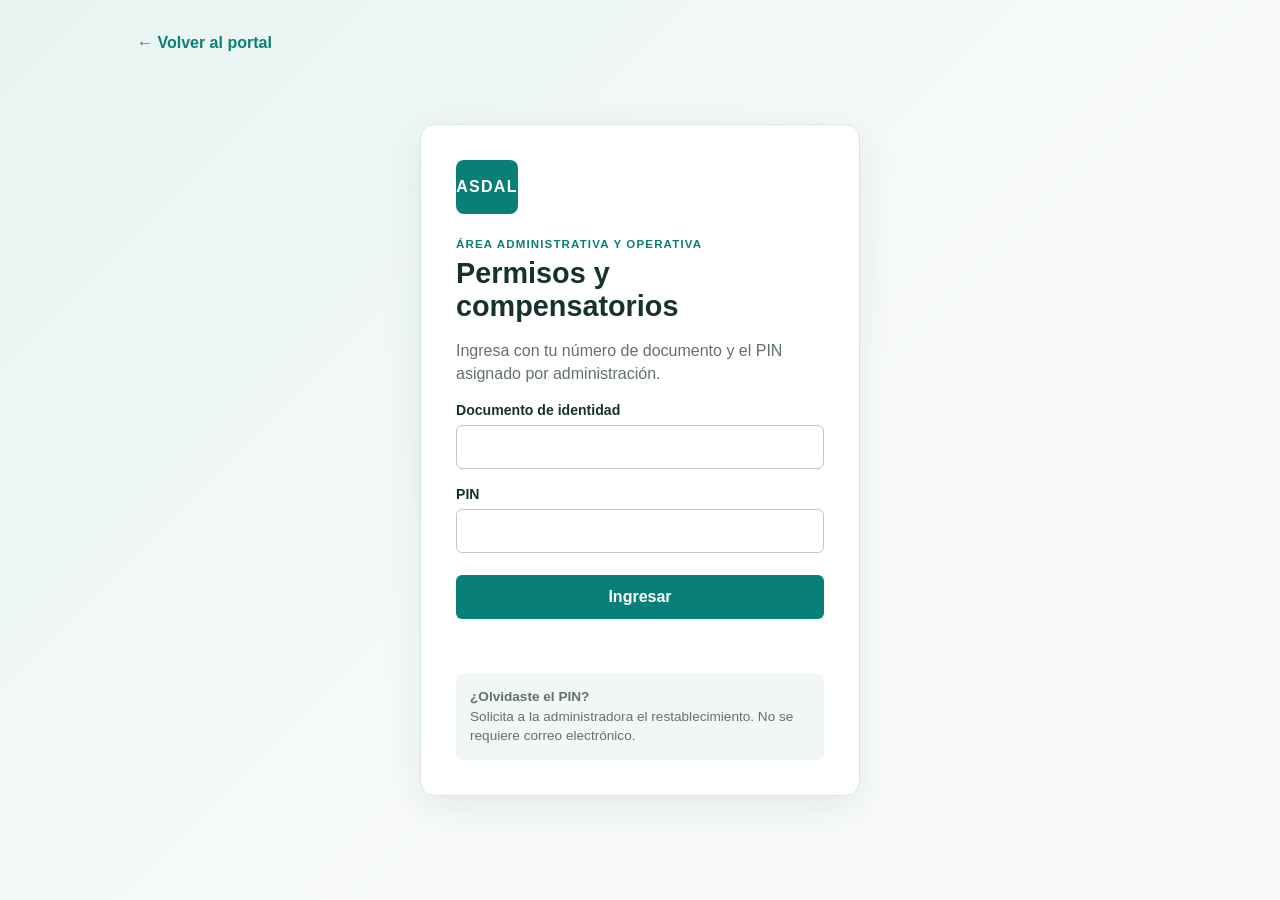
==== login.html @ c19e4ef0 "Agrega acceso por documento y PIN" ====
<!DOCTYPE html>
<html lang="es">
<head>
  <meta charset="UTF-8">
  <meta name="viewport" content="width=device-width, initial-scale=1.0">
  <title>ASDAL | Ingreso</title>
  <link rel="stylesheet" href="login.css">
</head>
<body>
  <main class="login-shell">
    <a class="back" href="index.html">← Volver al portal</a>
    <section class="login-card" aria-labelledby="title">
      <div class="mark">ASDAL</div>
      <p class="eyebrow">ÁREA ADMINISTRATIVA Y OPERATIVA</p>
      <h1 id="title">Permisos y compensatorios</h1>
      <p class="intro">Ingresa con tu número de documento y el PIN asignado por administración.</p>
      <form id="loginForm">
        <label for="document">Documento de identidad</label>
        <input id="document" name="document" inputmode="numeric" autocomplete="username" pattern="[0-9]{5,15}" required>
        <label for="pin">PIN</label>
        <input id="pin" name="pin" type="password" inputmode="numeric" autocomplete="current-password" minlength="4" maxlength="12" required>
        <button type="submit">Ingresar</button>
      </form>
      <p id="message" class="message" role="status" aria-live="polite"></p>
      <aside><strong>¿Olvidaste el PIN?</strong><br>Solicita a la administradora el restablecimiento. No se requiere correo electrónico.</aside>
    </section>
  </main>
  <script src="login.js"></script>
</body>
</html>
---- login.css ----
:root{--teal:#087f77;--ink:#17312e;--line:#d9e4e1;--muted:#61716f}*{box-sizing:border-box}body{margin:0;min-height:100vh;background:linear-gradient(135deg,#e7f4f1,#f8fbfa 58%);font-family:Arial,sans-serif;color:var(--ink)}.login-shell{max-width:1050px;margin:auto;padding:34px 22px}.back{color:var(--teal);font-weight:bold;text-decoration:none}.login-card{width:min(100%,440px);margin:8vh auto 0;background:white;border:1px solid var(--line);border-radius:14px;padding:35px;box-shadow:0 12px 40px #17433b17}.mark{display:grid;place-items:center;width:62px;height:54px;background:var(--teal);color:white;border-radius:8px;font-weight:bold;letter-spacing:.08em}.eyebrow{margin:24px 0 7px;color:var(--teal);font-size:.72rem;font-weight:bold;letter-spacing:.1em}.login-card h1{margin:0;font-size:1.8rem}.intro{color:var(--muted);line-height:1.45}.login-card label{display:block;margin:17px 0 7px;font-size:.88rem;font-weight:bold}.login-card input{width:100%;border:1px solid #b9cbc7;border-radius:6px;padding:12px;font:inherit}.login-card button{width:100%;margin-top:22px;border:0;border-radius:6px;background:var(--teal);color:white;padding:13px;font-weight:bold;font-size:1rem;cursor:pointer}.login-card button:disabled{opacity:.65;cursor:wait}.message{min-height:1.2em;color:#a53b20;font-size:.9rem}.login-card aside{margin-top:22px;padding:14px;border-radius:7px;background:#f1f7f6;color:var(--muted);font-size:.85rem;line-height:1.45}
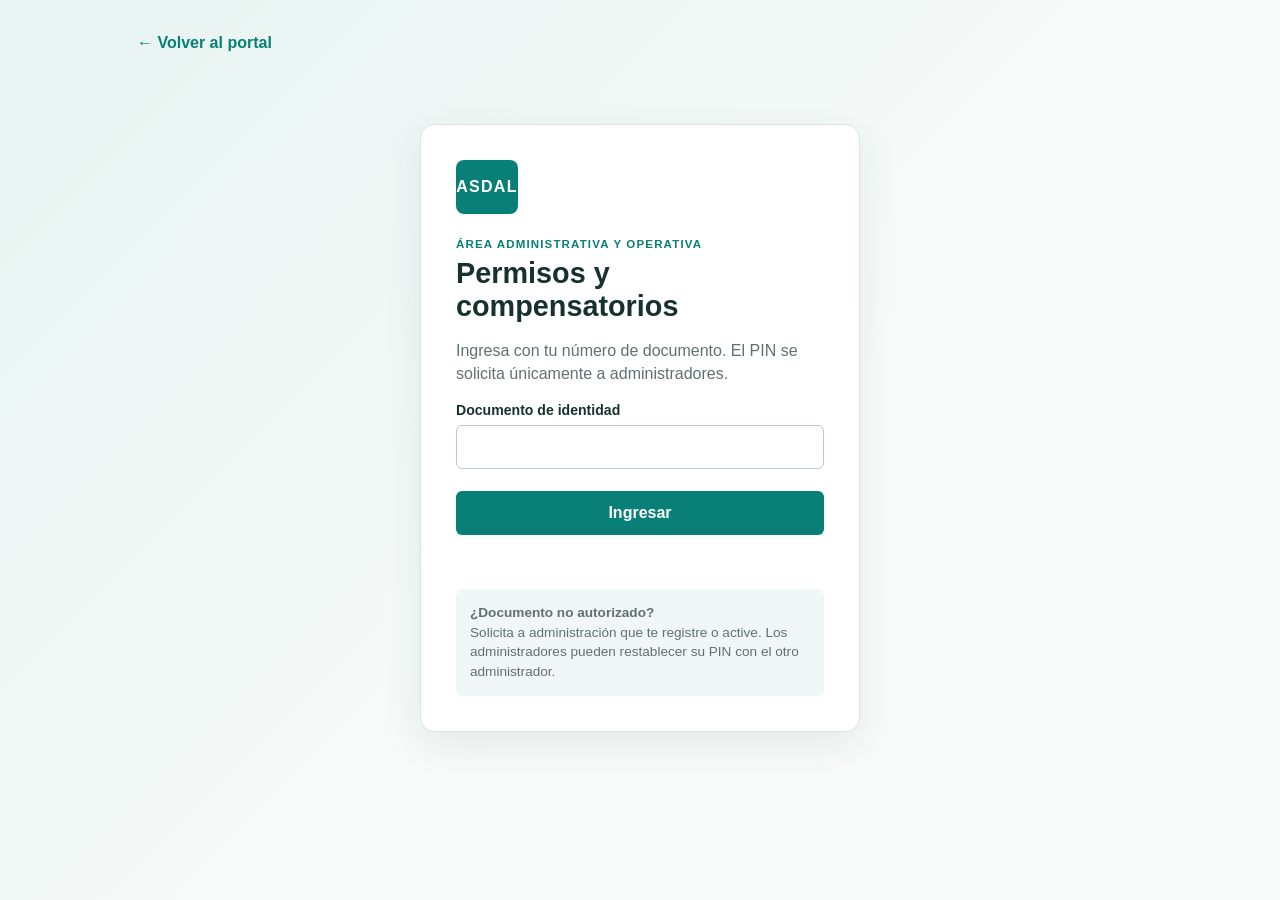
==== commit dc6df870: "Simplifica acceso de colaboradores y gestiona usuarios" ====
--- a/login.html
+++ b/login.html
@@ -13,16 +13,18 @@
       <div class="mark">ASDAL</div>
       <p class="eyebrow">ÁREA ADMINISTRATIVA Y OPERATIVA</p>
       <h1 id="title">Permisos y compensatorios</h1>
-      <p class="intro">Ingresa con tu número de documento y el PIN asignado por administración.</p>
+      <p class="intro">Ingresa con tu número de documento. El PIN se solicita únicamente a administradores.</p>
       <form id="loginForm">
         <label for="document">Documento de identidad</label>
         <input id="document" name="document" inputmode="numeric" autocomplete="username" pattern="[0-9]{5,15}" required>
-        <label for="pin">PIN</label>
-        <input id="pin" name="pin" type="password" inputmode="numeric" autocomplete="current-password" minlength="4" maxlength="12" required>
+        <div id="pinField" hidden>
+          <label for="pin">PIN de administrador</label>
+          <input id="pin" name="pin" type="password" inputmode="numeric" autocomplete="current-password" minlength="4" maxlength="12">
+        </div>
         <button type="submit">Ingresar</button>
       </form>
       <p id="message" class="message" role="status" aria-live="polite"></p>
-      <aside><strong>¿Olvidaste el PIN?</strong><br>Solicita a la administradora el restablecimiento. No se requiere correo electrónico.</aside>
+      <aside><strong>¿Documento no autorizado?</strong><br>Solicita a administración que te registre o active. Los administradores pueden restablecer su PIN con el otro administrador.</aside>
     </section>
   </main>
   <script src="login.js"></script>
